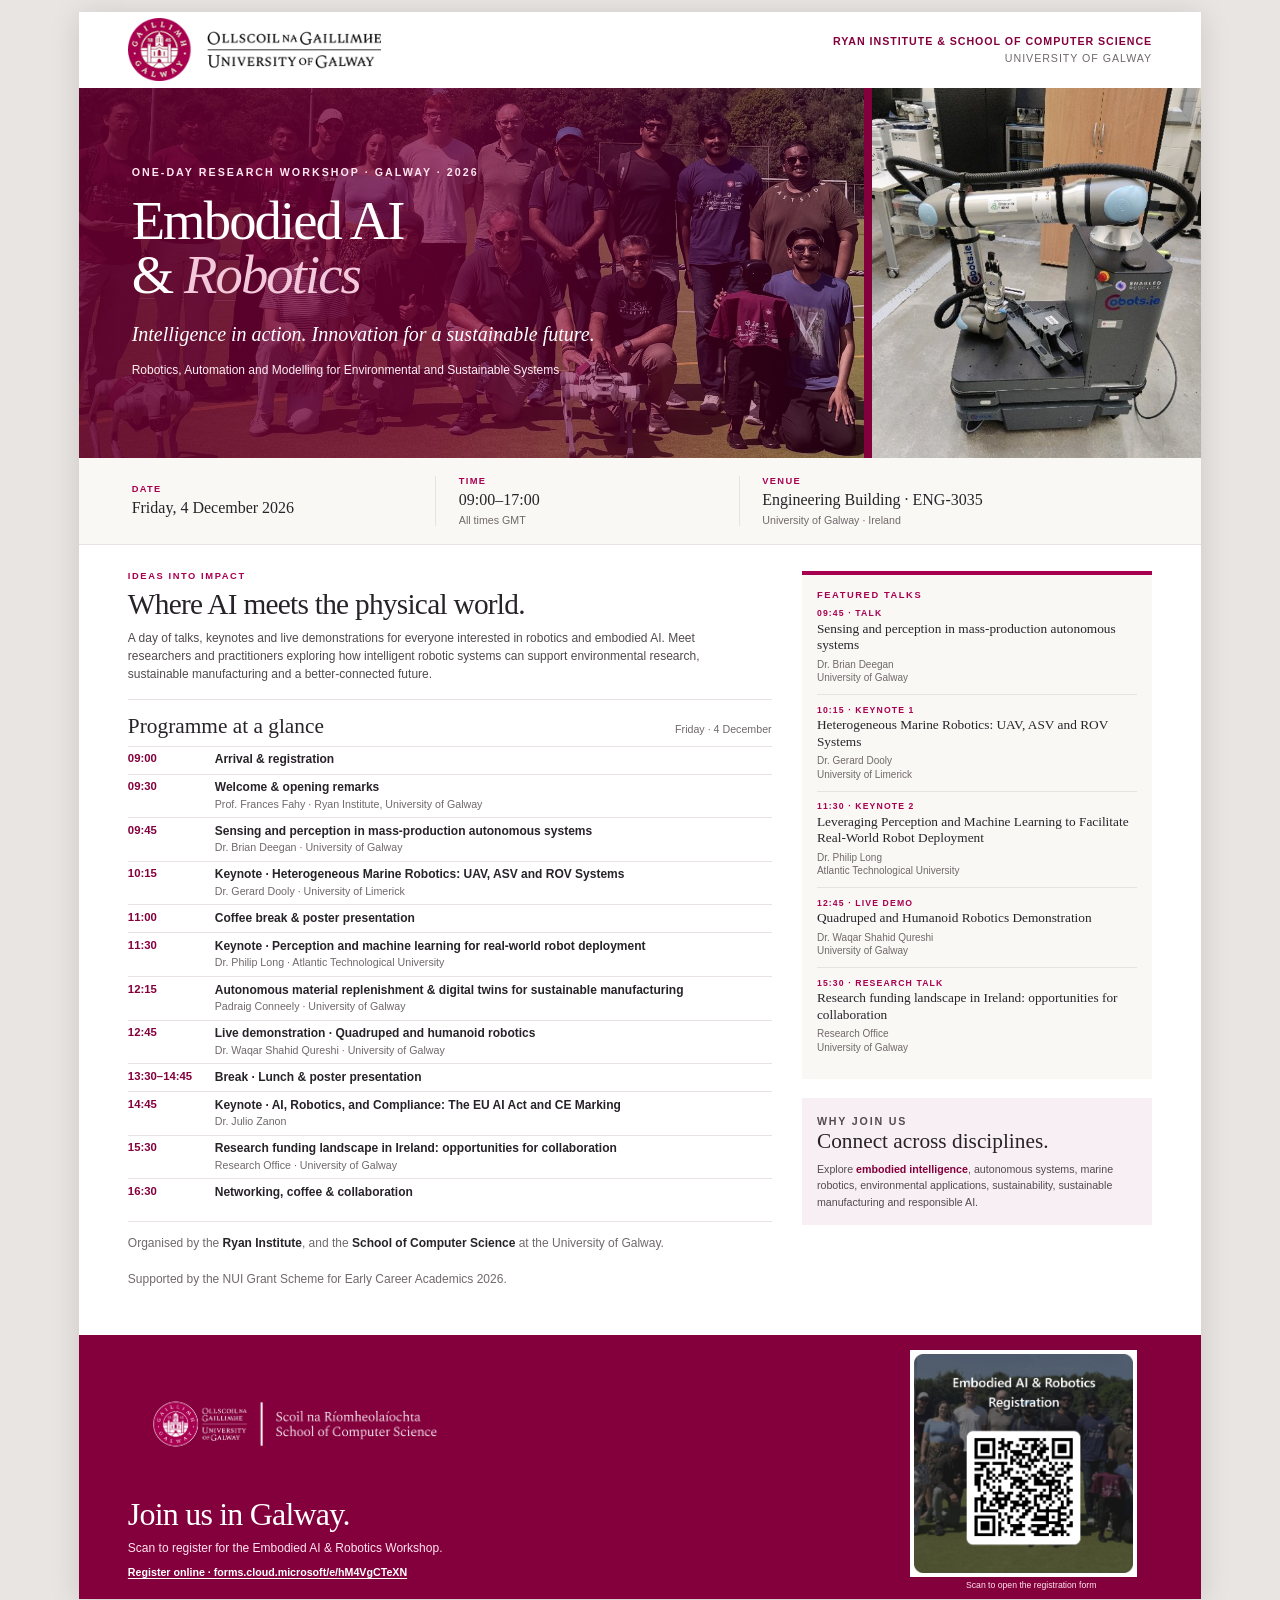
==== poster.html @ 4b33e13a "Publish updated workshop poster Co-authored-by: Copilot <223556219+Copilot@users.noreply.github.com>" ====
<!DOCTYPE html>
<html lang="en-IE">
<head>
  <meta charset="utf-8">
  <meta name="viewport" content="width=device-width, initial-scale=1">
  <meta name="description" content="Embodied AI and Robotics Workshop at the University of Galway, 4 December 2026. Robotics, Automation and Modelling for Environmental and Sustainable Systems.">
  <meta name="theme-color" content="#a80050">
  <title>Embodied AI &amp; Robotics Workshop — Poster</title>
  <style>
    :root {
      --maroon: #a80050;
      --deep-maroon: #84003d;
      --ink: #282329;
      --muted: #71696c;
      --paper: #faf8f5;
      --line: #e8e2e1;
    }

    @page { size: A3 portrait; margin: 0; }
    * { box-sizing: border-box; }
    html, body { margin: 0; min-height: 100%; }
    body { background: #e9e5e3; color: var(--ink); font-family: Arial, Helvetica, sans-serif; }
    a { color: inherit; }
    .poster {
      display: grid;
      grid-template-rows: 20mm 98mm 23mm 1fr 70mm;
      width: 297mm;
      height: 420mm;
      margin: 12px auto;
      overflow: hidden;
      background: #fff;
      box-shadow: 0 3px 28px #0002;
    }
    .masthead { display: flex; align-items: center; justify-content: space-between; padding: 2mm 13mm; }
    .logo { width: 67mm; height: auto; }
    .organisers { text-align: right; color: var(--deep-maroon); font-size: 8pt; font-weight: 700; line-height: 1.55; letter-spacing: .09em; text-transform: uppercase; }
    .organisers span { color: var(--muted); font-weight: 400; }
    .hero { display: grid; grid-template-columns: 1.55fr .65fr; gap: 2mm; min-height: 0; background: var(--deep-maroon); }
    .hero-main, .hero-robot { position: relative; min-width: 0; overflow: hidden; }
    .hero-main img, .hero-robot img { width: 100%; height: 100%; object-fit: cover; }
    .hero-main img { object-position: center 52%; }
    .hero-main::after { position: absolute; inset: 0; content: ""; background: linear-gradient(90deg, #65002fde 0%, #760038bd 45%, #76003840 100%); }
    .hero-copy { position: absolute; z-index: 1; inset: 0; display: flex; flex-direction: column; justify-content: center; padding: 8mm 11mm 8mm 14mm; color: #fff; }
    .eyebrow { margin: 0 0 4mm; color: #ffe4ef; font-size: 8pt; font-weight: 700; letter-spacing: .19em; text-transform: uppercase; }
    h1 { max-width: 165mm; margin: 0; font: 500 41pt/.99 Georgia, "Times New Roman", serif; letter-spacing: -.035em; }
    h1 em { color: #f4c8db; font-weight: 400; }
    .hero-subtitle { margin: 5mm 0 0; font: italic 15pt/1.3 Georgia, "Times New Roman", serif; color: #fff; }
    .hero-support { margin: 4mm 0 0; font-size: 9pt; line-height: 1.45; color: #ffecf4; }
    .hero-robot img { object-position: 54% center; }
    .event-meta { display: grid; grid-template-columns: 1fr 1fr 1.35fr; align-items: center; padding: 3mm 14mm; background: var(--paper); border-bottom: 1px solid var(--line); }
    .meta-item { padding: 0 6mm; border-left: 1px solid var(--line); }
    .meta-item:first-child { padding-left: 0; border-left: 0; }
    .meta-label { margin: 0 0 1mm; color: var(--maroon); font-size: 7pt; font-weight: 700; letter-spacing: .14em; text-transform: uppercase; }
    .meta-value { margin: 0; font: 500 12pt/1.25 Georgia, "Times New Roman", serif; }
    .meta-sub { margin: 1mm 0 0; color: var(--muted); font-size: 8pt; }
    .content { display: grid; grid-template-columns: minmax(0, 1.36fr) minmax(0, .74fr); gap: 8mm; min-height: 0; padding: 7mm 13mm 5mm; }
    .intro { padding-bottom: 4mm; border-bottom: 1px solid var(--line); }
    .section-label { margin: 0 0 2mm; color: var(--maroon); font-size: 7pt; font-weight: 700; letter-spacing: .17em; text-transform: uppercase; }
    h2 { margin: 0; font: 500 22pt/1.06 Georgia, "Times New Roman", serif; letter-spacing: -.025em; }
    .intro-copy { max-width: 165mm; margin: 2.5mm 0 0; color: #514a4d; font-size: 9pt; line-height: 1.5; }
    .programme { margin-top: 4mm; }
    .programme-heading { display: flex; align-items: baseline; justify-content: space-between; gap: 5mm; margin-bottom: 2mm; }
    .programme-heading h3, .sidebar h3 { margin: 0; font: 500 16pt/1.1 Georgia, "Times New Roman", serif; }
    .programme-heading > span { color: var(--muted); font-size: 8pt; }
    .schedule { width: 100%; border-collapse: collapse; table-layout: fixed; }
    .schedule tr { border-top: 1px solid var(--line); }
    .schedule th, .schedule td { padding: 1.5mm 1mm; text-align: left; vertical-align: top; }
    .schedule th { width: 22mm; padding-left: 0; white-space: nowrap; color: var(--deep-maroon); font-size: 8.5pt; font-weight: 700; font-variant-numeric: tabular-nums; }
    .schedule td { font-size: 8.5pt; line-height: 1.3; }
    .schedule td strong { font-size: 9pt; font-weight: 700; }
    .schedule td span { display: block; margin-top: .5mm; color: var(--muted); font-size: 8pt; }
    .sidebar { display: flex; flex-direction: column; gap: 5mm; }
    .keynotes { padding: 4mm; background: var(--paper); border-top: 1.1mm solid var(--maroon); }
    .keynotes h3 { margin-bottom: 3mm; }
    .keynote { padding: 2.5mm 0; border-top: 1px solid var(--line); }
    .keynote:first-of-type { border-top: 0; padding-top: 0; }
    .keynote-label { margin: 0 0 .7mm; color: var(--maroon); font-size: 6.5pt; font-weight: 700; letter-spacing: .13em; text-transform: uppercase; }
    .keynote-title { margin: 0; font: 500 10pt/1.25 Georgia, "Times New Roman", serif; }
    .keynote-speaker { margin: 1mm 0 0; color: var(--muted); font-size: 7.5pt; line-height: 1.35; }
    .topics { padding: 4mm; background: #f7eff3; }
    .topics h3 { margin-bottom: 2mm; }
    .topics p { margin: 0; color: #544a4f; font-size: 8pt; line-height: 1.55; }
    .topics strong { color: var(--deep-maroon); }
    .support { margin-top: 4mm; padding-top: 3mm; border-top: 1px solid var(--line); color: var(--muted); font-size: 9pt; line-height: 1.5; }
    .support strong { color: var(--ink); }
    .registration { display: grid; grid-template-columns: 1fr 64mm; align-items: center; gap: 8mm; padding: 4mm 13mm; background: var(--deep-maroon); color: #fff; }
    .registration .section-label { color: #fff; }
    .school-logo { display: block; width: 82mm; height: auto; margin: 0 0 3mm; }
    .registration h2 { color: #fff; font-size: 24pt; }
    .registration-copy { margin: 2mm 0 0; color: #ffe4ef; font-size: 9pt; line-height: 1.4; }
    .registration-link { display: inline-block; margin-top: 2.5mm; color: #fff; font-size: 8pt; font-weight: 700; text-underline-offset: 2px; }
    .registration-qr { display: block; width: 60mm; height: 60mm; object-fit: contain; padding: 1mm; background: white; }
    .registration-caption { margin: 1mm 0 0; text-align: center; color: #ffe4ef; font-size: 6.5pt; }
    @media screen {
      .poster { min-height: 420mm; }
    }
    @media print {
      html, body { width: 297mm; height: 420mm; background: white; print-color-adjust: exact; -webkit-print-color-adjust: exact; }
      .poster { margin: 0; box-shadow: none; }
    }
  </style>
</head>
<body>
  <main class="poster" aria-label="Embodied AI and Robotics Workshop poster">
    <header class="masthead">
      <img class="logo" src="images_marketing/university-of-galway-logo-provided.png" alt="University of Galway">
      <p class="organisers">Ryan Institute &amp; School of Computer Science<br><span>University of Galway</span></p>
    </header>

    <section class="hero" aria-labelledby="poster-title">
      <div class="hero-main">
        <img src="images_marketing/IMG_9777.jpg" alt="University of Galway robotics group with humanoid and quadruped robots">
        <div class="hero-copy">
          <p class="eyebrow">One-day research workshop · Galway · 2026</p>
          <h1 id="poster-title">Embodied AI<br>&amp; <em>Robotics</em></h1>
          <p class="hero-subtitle">Intelligence in action. Innovation for a sustainable future.</p>
          <p class="hero-support">Robotics, Automation and Modelling for Environmental and Sustainable Systems</p>
        </div>
      </div>
      <div class="hero-robot">
        <img src="images_marketing/robot9.jpg" alt="UR5 collaborative robotic arm on a mobile robot platform">
      </div>
    </section>

    <section class="event-meta" aria-label="Workshop date, time and venue">
      <div class="meta-item"><p class="meta-label">Date</p><p class="meta-value"><time datetime="2026-12-04">Friday, 4 December 2026</time></p></div>
      <div class="meta-item"><p class="meta-label">Time</p><p class="meta-value">09:00–17:00</p><p class="meta-sub">All times GMT</p></div>
      <div class="meta-item"><p class="meta-label">Venue</p><p class="meta-value">Engineering Building · ENG-3035</p><p class="meta-sub">University of Galway · Ireland</p></div>
    </section>

    <section class="content">
      <div class="main-column">
        <div class="intro">
          <p class="section-label">Ideas into impact</p>
          <h2>Where AI meets the physical world.</h2>
          <p class="intro-copy">A day of talks, keynotes and live demonstrations for everyone interested in robotics and embodied AI. Meet researchers and practitioners exploring how intelligent robotic systems can support environmental research, sustainable manufacturing and a better-connected future.</p>
        </div>

        <section class="programme" aria-labelledby="programme-title">
          <div class="programme-heading"><h3 id="programme-title">Programme at a glance</h3><span>Friday · 4 December</span></div>
          <table class="schedule">
            <tbody>
              <tr><th>09:00</th><td><strong>Arrival &amp; registration</strong></td></tr>
              <tr><th>09:30</th><td><strong>Welcome &amp; opening remarks</strong><span>Prof. Frances Fahy · Ryan Institute, University of Galway</span></td></tr>
              <tr><th>09:45</th><td><strong>Sensing and perception in mass-production autonomous systems</strong><span>Dr. Brian Deegan · University of Galway</span></td></tr>
              <tr><th>10:15</th><td><strong>Keynote · Heterogeneous Marine Robotics: UAV, ASV and ROV Systems</strong><span>Dr. Gerard Dooly · University of Limerick</span></td></tr>
              <tr><th>11:00</th><td><strong>Coffee break &amp; poster presentation</strong></td></tr>
              <tr><th>11:30</th><td><strong>Keynote · Perception and machine learning for real-world robot deployment</strong><span>Dr. Philip Long · Atlantic Technological University</span></td></tr>
              <tr><th>12:15</th><td><strong>Autonomous material replenishment &amp; digital twins for sustainable manufacturing</strong><span>Padraig Conneely · University of Galway</span></td></tr>
              <tr><th>12:45</th><td><strong>Live demonstration · Quadruped and humanoid robotics</strong><span>Dr. Waqar Shahid Qureshi · University of Galway</span></td></tr>
              <tr><th>13:30–14:45</th><td><strong>Break · Lunch &amp; poster presentation</strong></td></tr>
              <tr><th>14:45</th><td><strong>Keynote · AI, Robotics, and Compliance: The EU AI Act and CE Marking</strong><span>Dr. Julio Zanon</span></td></tr>
              <tr><th>15:30</th><td><strong>Research funding landscape in Ireland: opportunities for collaboration</strong><span>Research Office · University of Galway</span></td></tr>
              <tr><th>16:30</th><td><strong>Networking, coffee &amp; collaboration</strong></td></tr>
            </tbody>
          </table>
        </section>
        <p class="support">Organised by the <strong>Ryan Institute</strong>, and the <strong>School of Computer Science</strong> at the University of Galway.<br><br>Supported by the NUI Grant Scheme for Early Career Academics 2026.</p>
      </div>

      <aside class="sidebar" aria-label="Workshop themes and featured keynotes">
        <section class="keynotes">
          <p class="section-label">Featured talks</p>
          <div class="keynote"><p class="keynote-label">09:45 · Talk</p><p class="keynote-title">Sensing and perception in mass-production autonomous systems</p><p class="keynote-speaker">Dr. Brian Deegan<br>University of Galway</p></div>
          <div class="keynote"><p class="keynote-label">10:15 · Keynote 1</p><p class="keynote-title">Heterogeneous Marine Robotics: UAV, ASV and ROV Systems</p><p class="keynote-speaker">Dr. Gerard Dooly<br>University of Limerick</p></div>
          <div class="keynote"><p class="keynote-label">11:30 · Keynote 2</p><p class="keynote-title">Leveraging Perception and Machine Learning to Facilitate Real-World Robot Deployment</p><p class="keynote-speaker">Dr. Philip Long<br>Atlantic Technological University</p></div>
          <div class="keynote"><p class="keynote-label">12:45 · Live demo</p><p class="keynote-title">Quadruped and Humanoid Robotics Demonstration</p><p class="keynote-speaker">Dr. Waqar Shahid Qureshi<br>University of Galway</p></div>
          <div class="keynote"><p class="keynote-label">15:30 · Research talk</p><p class="keynote-title">Research funding landscape in Ireland: opportunities for collaboration</p><p class="keynote-speaker">Research Office<br>University of Galway</p></div>
        </section>
        <section class="topics">
          <p class="section-label">Why join us</p>
          <h3>Connect across disciplines.</h3>
          <p>Explore <strong>embodied intelligence</strong>, autonomous systems, marine robotics, environmental applications, sustainability, sustainable manufacturing and responsible AI.</p>
        </section>
      </aside>
    </section>

    <footer class="registration">
      <div>
        <img class="school-logo" src="images_marketing/university-logoN.png" alt="University of Galway School of Computer Science">
        <h2>Join us in Galway.</h2>
        <p class="registration-copy">Scan to register for the Embodied AI &amp; Robotics Workshop.</p>
        <a class="registration-link" href="https://forms.cloud.microsoft/e/hM4VgCTeXN">Register online · forms.cloud.microsoft/e/hM4VgCTeXN</a>
      </div>
      <div>
        <a href="https://forms.cloud.microsoft/e/hM4VgCTeXN" aria-label="Scan this QR code to register for the workshop">
          <img class="registration-qr" src="images_marketing/QRCode%20for%20Embodied%20AI_%26%20Robotics_Registration.png" alt="Registration QR code">
        </a>
        <p class="registration-caption">Scan to open the registration form</p>
      </div>
    </footer>
  </main>
</body>
</html>
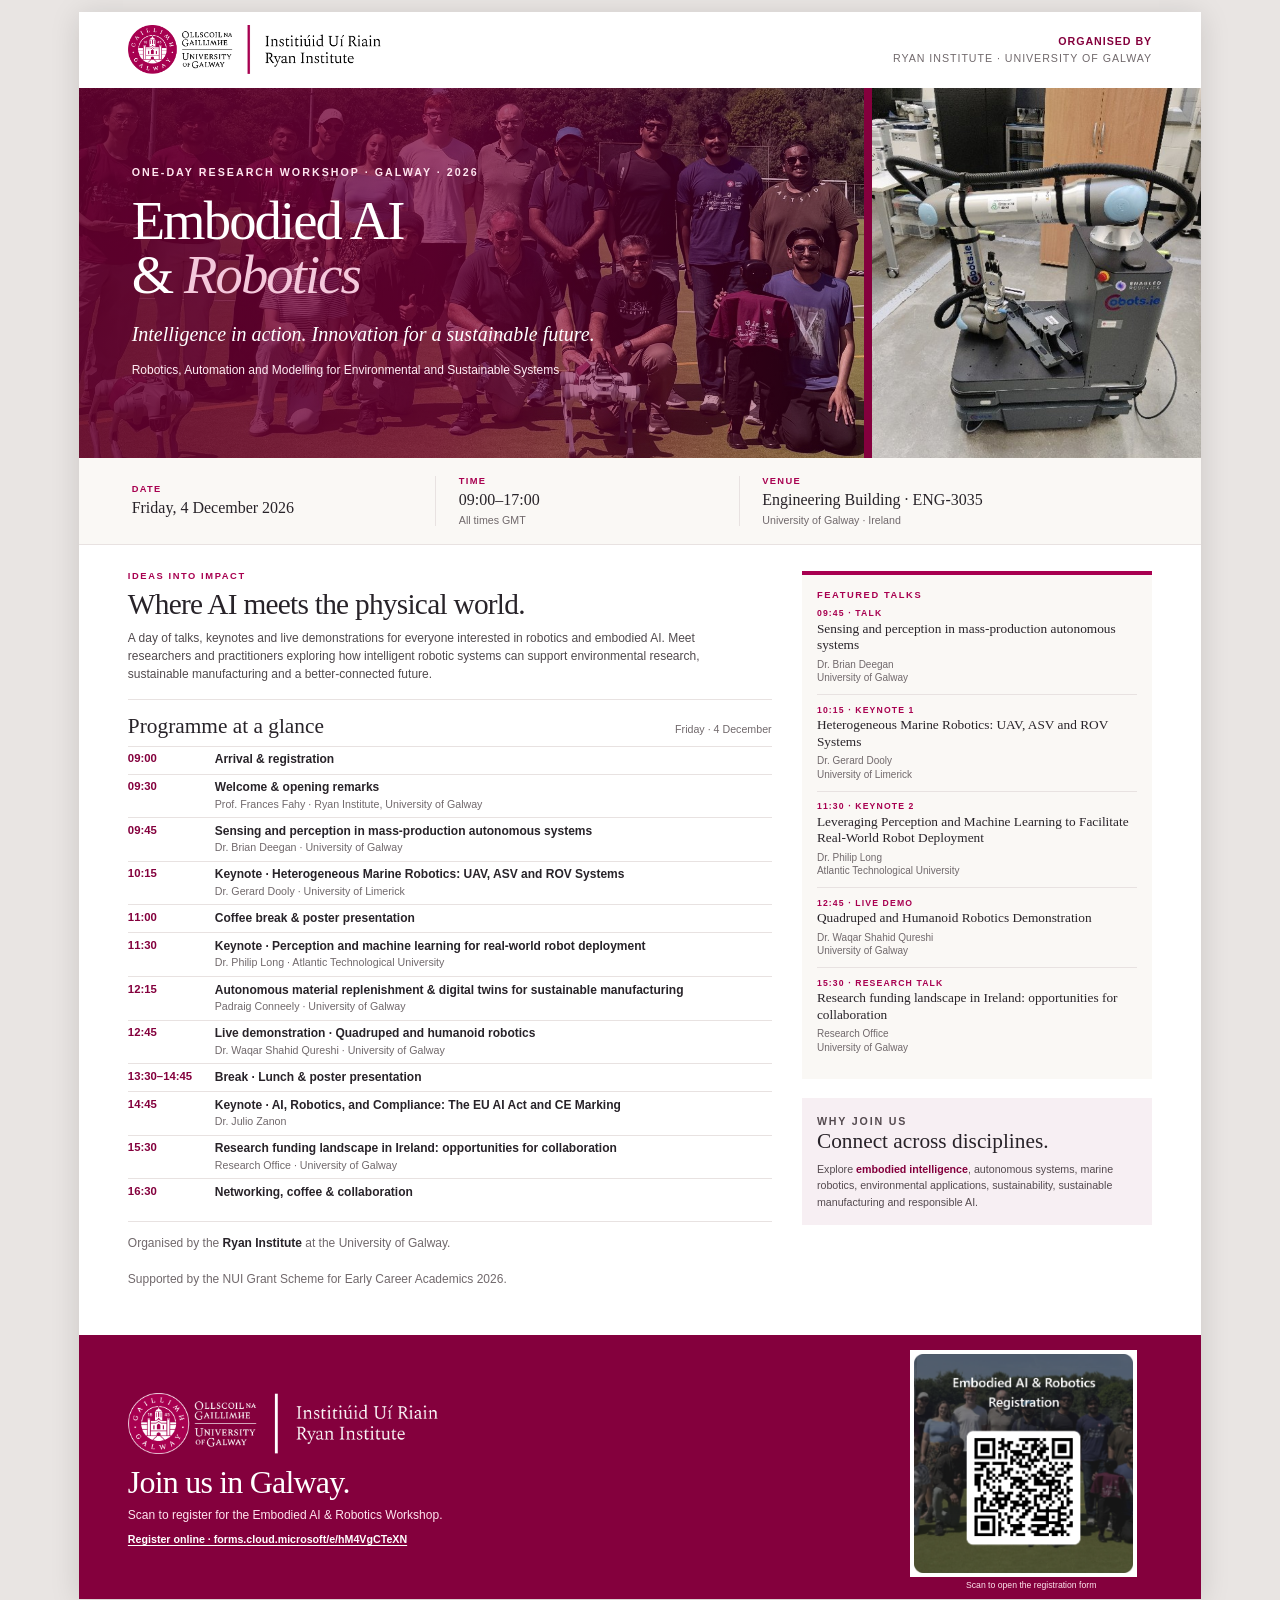
==== commit e85cf9ae: "Use Ryan Institute branding across workshop pages Co-authored-by: Copilot <223556219+Copilot@users.n" ====
--- a/poster.html
+++ b/poster.html
@@ -85,7 +85,7 @@
     .support strong { color: var(--ink); }
     .registration { display: grid; grid-template-columns: 1fr 64mm; align-items: center; gap: 8mm; padding: 4mm 13mm; background: var(--deep-maroon); color: #fff; }
     .registration .section-label { color: #fff; }
-    .school-logo { display: block; width: 82mm; height: auto; margin: 0 0 3mm; }
+    .institute-logo { display: block; width: 82mm; height: auto; margin: 0 0 3mm; }
     .registration h2 { color: #fff; font-size: 24pt; }
     .registration-copy { margin: 2mm 0 0; color: #ffe4ef; font-size: 9pt; line-height: 1.4; }
     .registration-link { display: inline-block; margin-top: 2.5mm; color: #fff; font-size: 8pt; font-weight: 700; text-underline-offset: 2px; }
@@ -103,8 +103,8 @@
 <body>
   <main class="poster" aria-label="Embodied AI and Robotics Workshop poster">
     <header class="masthead">
-      <img class="logo" src="images_marketing/university-of-galway-logo-provided.png" alt="University of Galway">
-      <p class="organisers">Ryan Institute &amp; School of Computer Science<br><span>University of Galway</span></p>
+      <img class="logo" src="images_marketing/ryan-institute-logo-positive.png" alt="Ryan Institute · Institiúid Uí Riain, University of Galway">
+      <p class="organisers">Organised by<br><span>Ryan Institute · University of Galway</span></p>
     </header>
 
     <section class="hero" aria-labelledby="poster-title">
@@ -155,7 +155,7 @@
             </tbody>
           </table>
         </section>
-        <p class="support">Organised by the <strong>Ryan Institute</strong>, and the <strong>School of Computer Science</strong> at the University of Galway.<br><br>Supported by the NUI Grant Scheme for Early Career Academics 2026.</p>
+        <p class="support">Organised by the <strong>Ryan Institute</strong> at the University of Galway.<br><br>Supported by the NUI Grant Scheme for Early Career Academics 2026.</p>
       </div>
 
       <aside class="sidebar" aria-label="Workshop themes and featured keynotes">
@@ -177,7 +177,7 @@
 
     <footer class="registration">
       <div>
-        <img class="school-logo" src="images_marketing/university-logoN.png" alt="University of Galway School of Computer Science">
+        <img class="institute-logo" src="images_marketing/ryan-institute-logo-negative.png" alt="Ryan Institute · Institiúid Uí Riain, University of Galway">
         <h2>Join us in Galway.</h2>
         <p class="registration-copy">Scan to register for the Embodied AI &amp; Robotics Workshop.</p>
         <a class="registration-link" href="https://forms.cloud.microsoft/e/hM4VgCTeXN">Register online · forms.cloud.microsoft/e/hM4VgCTeXN</a>
